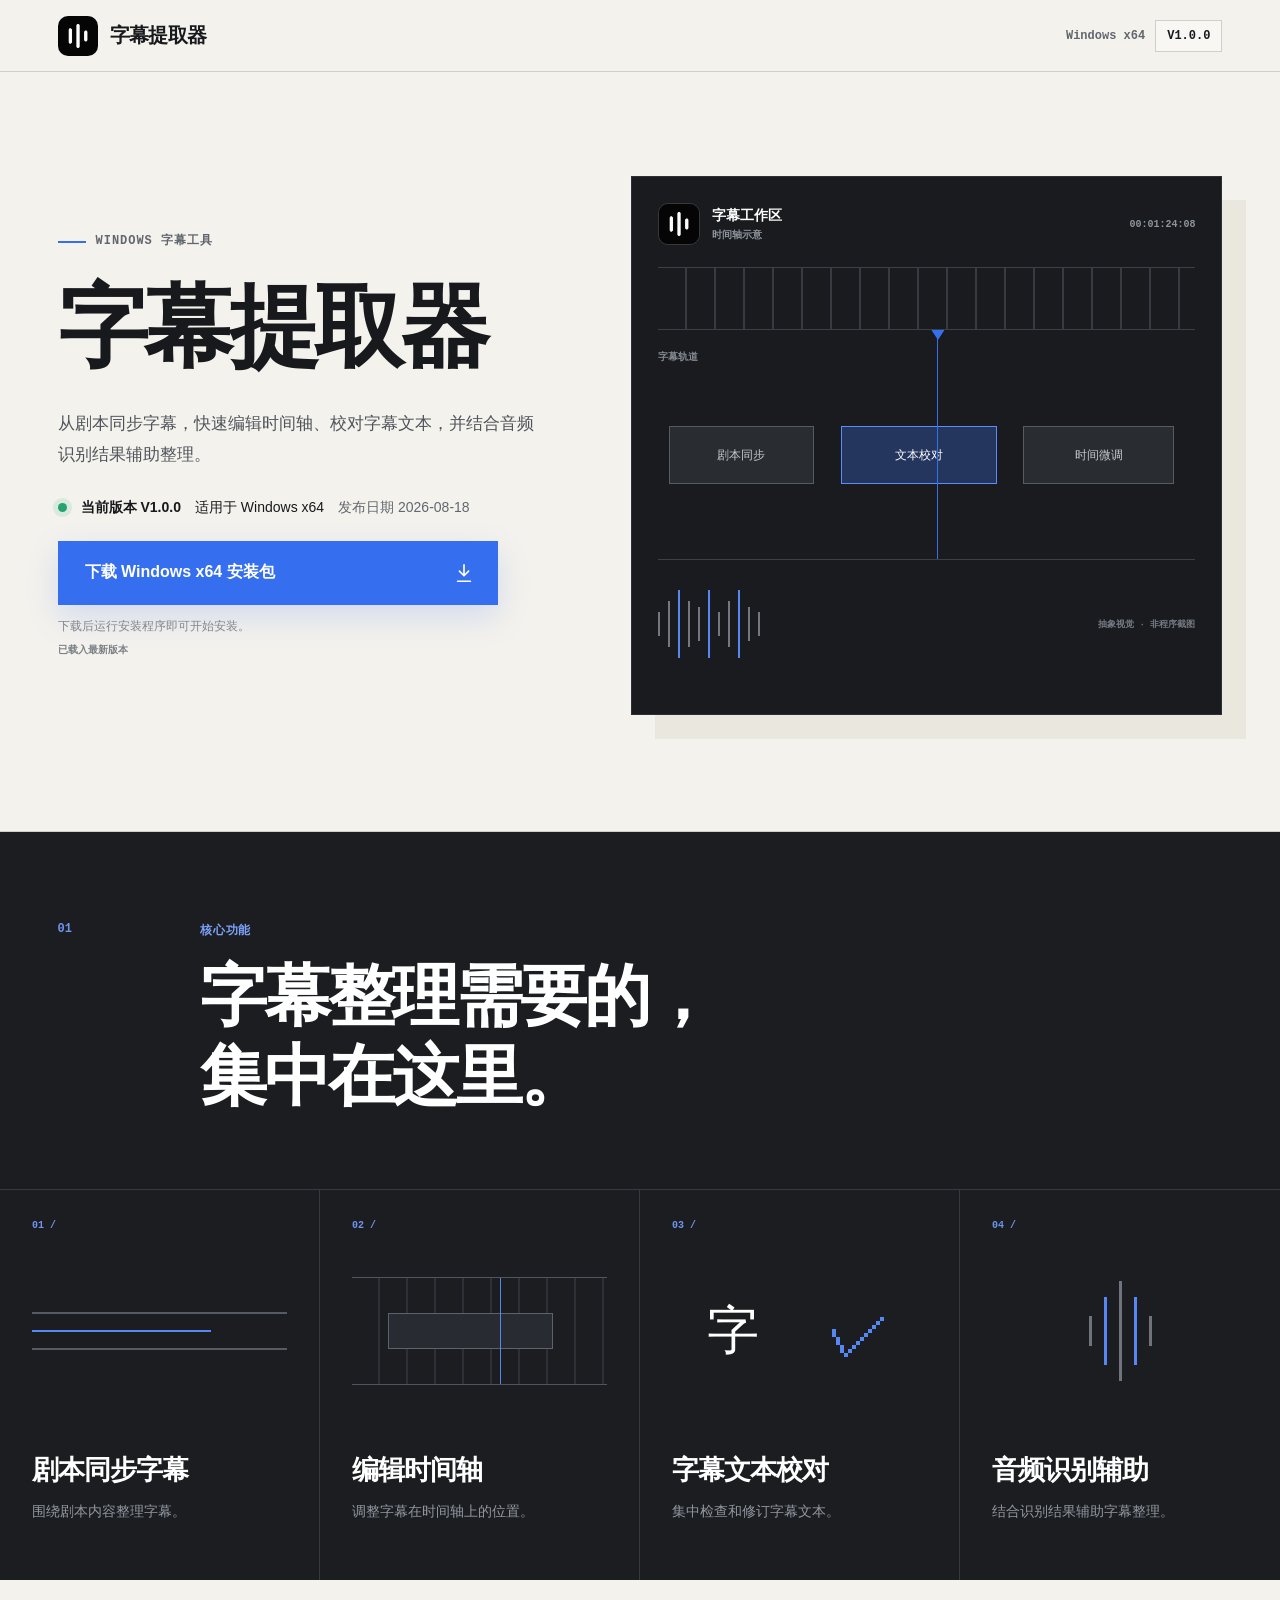
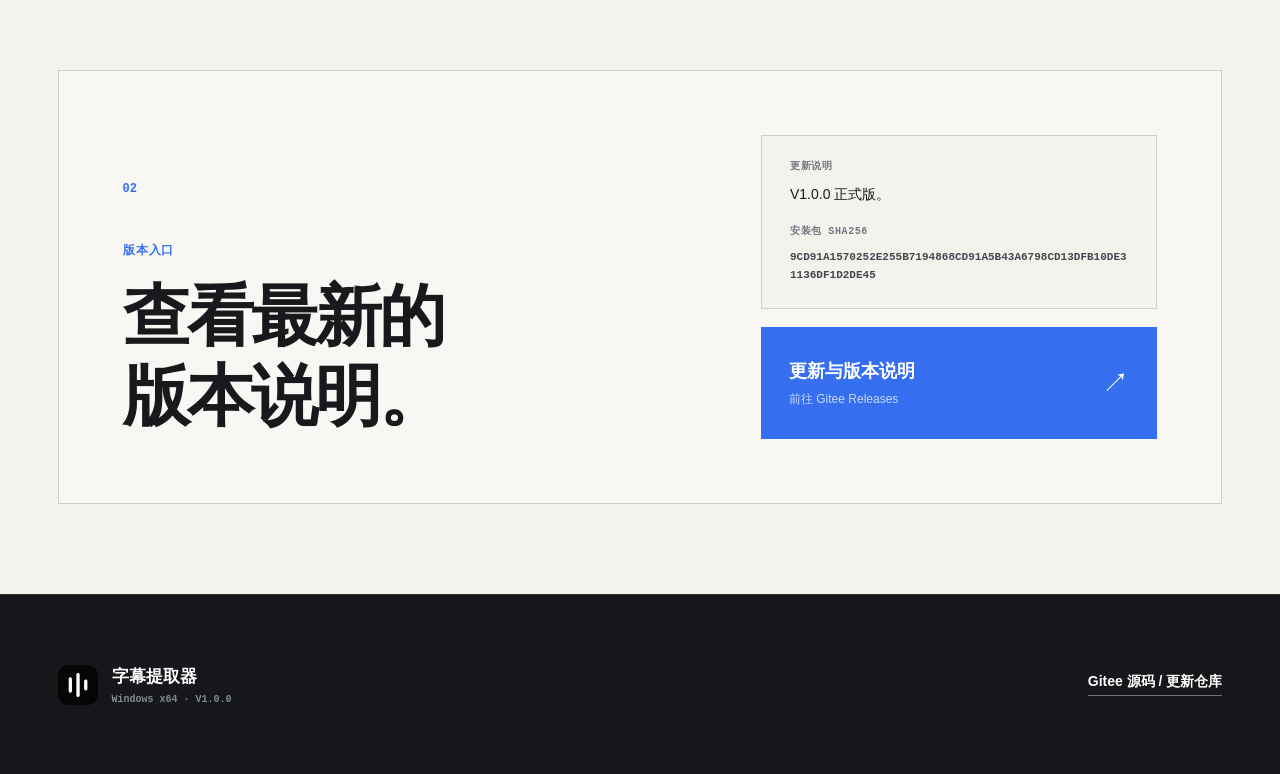
==== site/index.html @ ed48067e "feat: add download page and static site source" ====
<!doctype html>
<html lang="zh-CN">
  <head>
    <meta charset="UTF-8" />
    <meta name="viewport" content="width=device-width, initial-scale=1.0" />
    <meta name="description" content="字幕提取器 Windows x64 安装包下载" />
    <title>字幕提取器 · Windows x64 下载</title>
    <link rel="icon" href="./assets/app_icon.ico" />
    <link rel="stylesheet" href="./styles.css" />
  </head>
  <body>
    <a class="skip-link" href="#main">跳至主要内容</a>

    <header class="site-header">
      <a class="brand" href="#top" aria-label="字幕提取器首页">
        <img class="brand-logo" src="./assets/app_brand.png" alt="" />
        <span>字幕提取器</span>
      </a>
      <div class="header-meta">
        <span>Windows x64</span>
        <span class="version-chip" data-version>V1.0.0</span>
      </div>
    </header>

    <main id="main">
      <section class="hero" id="top">
        <div class="hero-copy reveal">
          <div class="eyebrow"><span></span> WINDOWS 字幕工具</div>
          <h1>字幕提取器</h1>
          <p class="hero-lead">从剧本同步字幕，快速编辑时间轴、校对字幕文本，并结合音频识别结果辅助整理。</p>
          <div class="version-line">
            <span class="status-dot" aria-hidden="true"></span>
            <strong>当前版本 <span data-version>V1.0.0</span></strong>
            <span>适用于 Windows x64</span>
            <span>发布日期 <span data-published-at>2026-08-18</span></span>
          </div>
          <a class="download-primary" data-download href="https://gitee.com/yttcast/subtitle-extractor-updates/releases/download/v1.0.0/SubtitleExtractor_V1.0.0_Setup_x64.exe">
            <span>下载 Windows x64 安装包</span>
            <svg viewBox="0 0 24 24" aria-hidden="true"><path d="M12 3v12m0 0 5-5m-5 5-5-5M5 21h14" /></svg>
          </a>
          <p class="download-note">下载后运行安装程序即可开始安装。</p>
          <p class="manifest-status" data-manifest-status aria-live="polite">当前显示内置版本信息</p>
        </div>

        <div class="hero-visual reveal" aria-label="抽象字幕时间轴示意，不是程序截图" data-timeline>
          <div class="visual-top">
            <div class="visual-brand">
              <img src="./assets/app_brand.png" alt="" />
              <div><strong>字幕工作区</strong><span>时间轴示意</span></div>
            </div>
            <span class="timecode">00:01:24:08</span>
          </div>
          <div class="ruler" aria-hidden="true"></div>
          <div class="track">
            <span class="track-label">字幕轨道</span>
            <div class="clip clip-one">剧本同步</div>
            <div class="clip clip-two">文本校对</div>
            <div class="clip clip-three">时间微调</div>
            <div class="playhead" data-playhead><i></i></div>
          </div>
          <div class="visual-bottom">
            <div class="wave" aria-hidden="true"><i></i><i></i><i></i><i></i><i></i><i></i><i></i><i></i><i></i><i></i><i></i></div>
            <span>抽象视觉 · 非程序截图</span>
          </div>
        </div>
      </section>

      <section class="features" data-section="features">
        <div class="section-intro reveal">
          <span class="section-number">01</span>
          <div>
            <p class="section-kicker">核心功能</p>
            <h2>字幕整理需要的，<br />集中在这里。</h2>
          </div>
        </div>
        <div class="feature-grid">
          <article class="feature-card reveal">
            <span class="feature-index">01 /</span>
            <div class="feature-icon script-icon" aria-hidden="true"><i></i><i></i><i></i></div>
            <h3>剧本同步字幕</h3>
            <p>围绕剧本内容整理字幕。</p>
          </article>
          <article class="feature-card reveal">
            <span class="feature-index">02 /</span>
            <div class="feature-icon timeline-icon" aria-hidden="true"><i></i><b></b></div>
            <h3>编辑时间轴</h3>
            <p>调整字幕在时间轴上的位置。</p>
          </article>
          <article class="feature-card reveal">
            <span class="feature-index">03 /</span>
            <div class="feature-icon check-icon" aria-hidden="true">字<span>✓</span></div>
            <h3>字幕文本校对</h3>
            <p>集中检查和修订字幕文本。</p>
          </article>
          <article class="feature-card reveal">
            <span class="feature-index">04 /</span>
            <div class="feature-icon audio-icon" aria-hidden="true"><i></i><i></i><i></i><i></i><i></i></div>
            <h3>音频识别辅助</h3>
            <p>结合识别结果辅助字幕整理。</p>
          </article>
        </div>
      </section>

      <section class="updates">
        <div class="update-card reveal">
          <div>
            <span class="section-number">02</span>
            <p class="section-kicker">版本入口</p>
            <h2>查看最新的<br />版本说明。</h2>
          </div>
          <div class="update-actions">
            <div class="release-summary">
              <div>
                <span>更新说明</span>
                <p data-release-notes>V1.0.0 正式版。</p>
              </div>
              <div>
                <span>安装包 SHA256</span>
                <code data-sha256>9CD91A1570252E255B7194868CD91A5B43A6798CD13DFB10DE31136DF1D2DE45</code>
              </div>
            </div>
            <a class="update-link" href="https://gitee.com/yttcast/subtitle-extractor-updates/releases" target="_blank" rel="noreferrer" aria-label="更新与版本说明">
              <span><strong>更新与版本说明</strong><small>前往 Gitee Releases</small></span>
              <span class="arrow" aria-hidden="true">↗</span>
            </a>
          </div>
        </div>
      </section>
    </main>

    <footer class="site-footer">
      <div class="footer-brand">
        <img class="brand-logo" src="./assets/app_brand.png" alt="" />
        <div><strong>字幕提取器</strong><span>Windows x64 · <span data-version>V1.0.0</span></span></div>
      </div>
      <a href="https://gitee.com/yttcast/subtitle-extractor-updates/releases" target="_blank" rel="noreferrer">Gitee 源码 / 更新仓库</a>
    </footer>

    <script src="./script.js"></script>
  </body>
</html>
---- site/styles.css ----
:root {
  --paper: #f4f2ed;
  --paper-2: #eae7df;
  --ink: #17191c;
  --muted: #62676f;
  --line: #d0cec8;
  --blue: #356ff0;
  --blue-dark: #2459cd;
  --white: #fff;
}

* { box-sizing: border-box; }
html { scroll-behavior: smooth; }
body {
  margin: 0;
  color: var(--ink);
  background: var(--paper);
  font-family: "Microsoft YaHei UI", "Microsoft YaHei", "PingFang SC", "Noto Sans CJK SC", Arial, sans-serif;
  -webkit-font-smoothing: antialiased;
  text-rendering: optimizeLegibility;
}
a { color: inherit; text-decoration: none; }
img { display: block; max-width: 100%; }
::selection { color: #fff; background: var(--blue); }

.skip-link { position: fixed; z-index: 100; top: -80px; left: 16px; padding: 12px 16px; color: #fff; background: var(--ink); }
.skip-link:focus { top: 12px; }

.site-header {
  min-height: 72px;
  display: flex;
  align-items: center;
  justify-content: space-between;
  padding: 0 clamp(20px, 4.5vw, 72px);
  border-bottom: 1px solid var(--line);
}
.brand { display: inline-flex; align-items: center; gap: 12px; font-size: 20px; font-weight: 760; letter-spacing: -.03em; }
.brand-logo { width: 40px; height: 40px; border-radius: 10px; object-fit: cover; }
.header-meta { display: flex; align-items: center; gap: 10px; color: var(--muted); font: 700 12px/1 "Cascadia Mono", Consolas, monospace; }
.version-chip { padding: 9px 11px; color: var(--ink); border: 1px solid var(--line); background: rgba(255,255,255,.35); }

.hero {
  min-height: 760px;
  display: grid;
  grid-template-columns: minmax(0, .9fr) minmax(520px, 1.1fr);
  gap: clamp(44px, 7vw, 112px);
  align-items: center;
  padding: 72px clamp(20px, 4.5vw, 72px) 84px;
  border-bottom: 1px solid var(--line);
  overflow: hidden;
}
.hero-copy { max-width: 680px; }
.eyebrow { display: flex; align-items: center; gap: 10px; color: var(--muted); font: 750 12px/1.4 "Cascadia Mono", Consolas, monospace; letter-spacing: .08em; }
.eyebrow span { width: 28px; height: 2px; background: var(--blue); }
h1 {
  margin: 26px 0 24px;
  font-size: clamp(70px, 7vw, 112px);
  line-height: 1.16;
  letter-spacing: -.05em;
  font-weight: 820;
  padding-bottom: .05em;
}
.hero-lead { max-width: 610px; margin: 0; color: #4f545b; font-size: clamp(17px, 1.35vw, 21px); line-height: 1.75; }
.version-line { display: flex; flex-wrap: wrap; align-items: center; gap: 10px 14px; margin: 30px 0 24px; font-size: 14px; }
.version-line > span:last-child { color: var(--muted); }
.status-dot { width: 9px; height: 9px; border-radius: 50%; background: #25a36f; box-shadow: 0 0 0 5px rgba(37,163,111,.12); }
.download-primary {
  width: min(100%, 440px);
  min-height: 64px;
  display: flex;
  align-items: center;
  justify-content: space-between;
  gap: 22px;
  padding: 0 22px 0 26px;
  color: #fff;
  background: var(--blue);
  border: 1px solid var(--blue);
  box-shadow: 0 12px 32px rgba(53,111,240,.18);
  font-size: 16px;
  font-weight: 760;
  transition: transform .2s ease, background .2s ease, box-shadow .2s ease;
}
.download-primary svg { width: 22px; fill: none; stroke: currentColor; stroke-width: 1.8; stroke-linecap: round; stroke-linejoin: round; }
.download-primary:hover { transform: translateY(-2px); background: var(--blue-dark); box-shadow: 0 18px 38px rgba(53,111,240,.24); }
.download-primary:focus-visible, .update-link:focus-visible, .site-footer a:focus-visible { outline: 3px solid rgba(53,111,240,.35); outline-offset: 4px; }
.download-note { margin: 13px 0 0; color: #82868c; font-size: 12px; }
.manifest-status { margin: 8px 0 0; color: #7b8087; font: 650 10px/1.5 "Cascadia Mono", Consolas, monospace; }

.hero-visual { min-height: 510px; position: relative; padding: 26px; border: 1px solid #2e3034; color: #fff; background: #191b1f; box-shadow: 24px 24px 0 var(--paper-2); }
.hero-visual::after { content: ""; position: absolute; z-index: 0; inset: 0; pointer-events: none; opacity: .18; background: linear-gradient(90deg, transparent 49.8%, #929292 50%, transparent 50.2%); background-size: 25% 100%; }
.visual-top, .ruler, .track, .visual-bottom { position: relative; z-index: 1; }
.visual-top { display: flex; align-items: center; justify-content: space-between; gap: 18px; padding-bottom: 22px; border-bottom: 1px solid #3c3f45; }
.visual-brand { display: flex; align-items: center; gap: 12px; }
.visual-brand img { width: 42px; height: 42px; border-radius: 10px; object-fit: cover; border: 1px solid #36383c; }
.visual-brand div { display: flex; flex-direction: column; gap: 4px; }
.visual-brand strong { font-size: 14px; }
.visual-brand span, .timecode { color: #8f949d; font: 650 10px/1.3 "Cascadia Mono", Consolas, monospace; }
.ruler { height: 62px; border-bottom: 1px solid #3c3f45; background: repeating-linear-gradient(90deg, transparent 0 27px, #555960 28px, transparent 29px); }
.track { min-height: 230px; position: relative; border-bottom: 1px solid #3c3f45; }
.track-label { position: absolute; top: 20px; left: 0; color: #858a93; font: 650 10px "Cascadia Mono", Consolas, monospace; }
.clip { position: absolute; top: 96px; height: 58px; display: flex; align-items: center; justify-content: center; padding: 0 12px; color: #c7c9cd; border: 1px solid #575b62; background: #292c31; font-size: 12px; }
.clip-one { left: 2%; width: 27%; }
.clip-two { left: 34%; width: 29%; color: #fff; border-color: #5b8cff; background: #24365e; }
.clip-three { left: 68%; width: 28%; }
.playhead { position: absolute; z-index: 2; top: 0; bottom: 0; left: 52%; width: 1px; background: var(--blue); transition: left .16s ease-out; }
.playhead i { position: absolute; top: 0; left: -6px; width: 13px; height: 10px; background: var(--blue); clip-path: polygon(0 0,100% 0,50% 100%); }
.visual-bottom { min-height: 128px; display: flex; align-items: center; justify-content: space-between; gap: 18px; }
.visual-bottom > span { color: #747982; font: 650 9px "Cascadia Mono", Consolas, monospace; }
.wave { height: 80px; display: flex; align-items: center; gap: 8px; }
.wave i { width: 2px; height: 24px; background: #727780; }
.wave i:nth-child(2n) { height: 46px; }
.wave i:nth-child(3n) { height: 68px; background: #5687f4; }
.wave i:nth-child(5n) { height: 34px; }

.features { color: #fff; background: #1b1d21; }
.section-intro { display: grid; grid-template-columns: 120px 1fr; gap: 22px; padding: 90px clamp(20px, 4.5vw, 72px) 70px; border-bottom: 1px solid #36393f; }
.section-number { color: #6f94ee; font: 750 12px "Cascadia Mono", Consolas, monospace; }
.section-kicker { margin: 0 0 18px; color: #7da2fa; font: 750 12px "Cascadia Mono", Consolas, monospace; letter-spacing: .08em; }
h2 { margin: 0; font-size: clamp(46px, 5.2vw, 78px); line-height: 1.2; letter-spacing: -.045em; font-weight: 800; padding-bottom: .04em; }
.feature-grid { display: grid; grid-template-columns: repeat(4, 1fr); }
.feature-card { min-height: 390px; display: flex; flex-direction: column; padding: 30px clamp(20px, 2.5vw, 38px); border-right: 1px solid #36393f; transition: background .22s ease; }
.feature-card:last-child { border-right: 0; }
.feature-card:hover { background: #20242a; }
.feature-index { color: #6f94ee; font: 700 10px "Cascadia Mono", Consolas, monospace; }
.feature-icon { height: 108px; margin: 46px 0 40px; color: #fff; }
.script-icon { display: flex; flex-direction: column; justify-content: center; gap: 16px; }
.script-icon i { width: 100%; height: 2px; background: #555a63; }
.script-icon i:nth-child(2) { width: 70%; background: #5687f4; }
.timeline-icon { position: relative; border-top: 1px solid #51555d; border-bottom: 1px solid #51555d; background: repeating-linear-gradient(90deg, transparent 0 26px, #3f434a 27px, transparent 28px); }
.timeline-icon i { position: absolute; top: 35px; left: 14%; width: 65%; height: 36px; border: 1px solid #5d626b; background: #282c32; }
.timeline-icon b { position: absolute; top: 0; bottom: 0; left: 58%; width: 1px; background: #5687f4; }
.check-icon { display: flex; align-items: center; justify-content: space-around; font-size: 52px; }
.check-icon span { color: #5687f4; font-size: 64px; }
.audio-icon { display: flex; align-items: center; justify-content: center; gap: 12px; }
.audio-icon i { width: 3px; height: 30px; background: #6e737c; }
.audio-icon i:nth-child(2), .audio-icon i:nth-child(4) { height: 68px; background: #5687f4; }
.audio-icon i:nth-child(3) { height: 100px; }
.feature-card h3 { margin: auto 0 12px; font-size: clamp(24px, 2.1vw, 32px); line-height: 1.3; letter-spacing: -.04em; }
.feature-card p { min-height: 50px; margin: 0; color: #9297a0; font-size: 14px; line-height: 1.7; }

.updates { padding: 90px clamp(20px, 4.5vw, 72px); background: var(--paper); }
.update-card { display: grid; grid-template-columns: minmax(0, 1fr) minmax(380px, .7fr); gap: 72px; align-items: end; padding: 64px; border: 1px solid var(--line); background: #f8f7f3; }
.update-card .section-number { display: block; margin-bottom: 46px; color: var(--blue); }
.update-card .section-kicker { color: var(--blue); }
.update-actions { display: flex; flex-direction: column; gap: 18px; }
.release-summary { display: grid; gap: 18px; padding: 24px 28px; border: 1px solid var(--line); background: var(--paper); }
.release-summary > div { min-width: 0; }
.release-summary span { display: block; margin-bottom: 9px; color: #72777f; font: 700 10px/1.4 "Cascadia Mono", Consolas, monospace; letter-spacing: .06em; }
.release-summary p { margin: 0; font-size: 14px; line-height: 1.7; }
.release-summary code { display: block; overflow-wrap: anywhere; color: #42474e; font: 650 11px/1.65 "Cascadia Mono", Consolas, monospace; }
.update-link { min-height: 112px; display: flex; align-items: center; justify-content: space-between; gap: 24px; padding: 24px 28px; color: #fff; background: var(--blue); transition: transform .2s ease, background .2s ease; }
.update-link:hover { transform: translateY(-2px); background: var(--blue-dark); }
.update-link > span:first-child { display: flex; flex-direction: column; gap: 8px; }
.update-link strong { font-size: 18px; }
.update-link small { color: rgba(255,255,255,.72); font-size: 12px; }
.arrow { font-size: 27px; }

.site-footer { min-height: 180px; display: flex; align-items: center; justify-content: space-between; gap: 30px; padding: 42px clamp(20px, 4.5vw, 72px); color: #fff; background: #15171a; border-top: 1px solid #2c2f34; }
.footer-brand { display: flex; align-items: center; gap: 14px; }
.footer-brand div { display: flex; flex-direction: column; gap: 6px; }
.footer-brand strong { font-size: 17px; }
.footer-brand span { color: #858a92; font: 650 10px "Cascadia Mono", Consolas, monospace; }
.site-footer a { padding-bottom: 4px; border-bottom: 1px solid #6e737b; font-size: 14px; font-weight: 700; transition: color .2s ease, border-color .2s ease; }
.site-footer a:hover { color: #8cadfa; border-color: #8cadfa; }

.reveal { opacity: 0; transform: translateY(18px); transition: opacity .65s ease, transform .65s cubic-bezier(.16,1,.3,1); }
.reveal.visible { opacity: 1; transform: none; }

@media (max-width: 980px) {
  .hero { grid-template-columns: 1fr; gap: 58px; padding-top: 62px; }
  .hero-copy { max-width: 720px; }
  .hero-visual { width: 100%; max-width: 760px; justify-self: center; }
  .feature-grid { grid-template-columns: repeat(2, 1fr); }
  .feature-card { border-bottom: 1px solid #36393f; }
  .feature-card:nth-child(2n) { border-right: 0; }
  .feature-card:nth-last-child(-n+2) { border-bottom: 0; }
  .update-card { grid-template-columns: 1fr; gap: 50px; }
}

@media (max-width: 620px) {
  .site-header { min-height: 64px; padding: 0 14px; }
  .brand { gap: 9px; font-size: 17px; }
  .brand-logo { width: 34px; height: 34px; border-radius: 8px; }
  .header-meta > span:first-child { display: none; }
  .version-chip { padding: 8px 9px; font-size: 10px; }
  .hero { min-height: auto; gap: 44px; padding: 50px 14px 58px; }
  .eyebrow { font-size: 10px; }
  h1 { margin: 22px 0 18px; font-size: clamp(54px, 16.5vw, 68px); line-height: 1.2; letter-spacing: -.04em; }
  .hero-lead { font-size: 16px; line-height: 1.72; }
  .version-line { margin: 24px 0 20px; font-size: 13px; }
  .download-primary { min-height: 60px; width: 100%; padding: 0 18px; font-size: 14px; }
  .hero-visual { min-height: 410px; padding: 16px; box-shadow: 8px 8px 0 var(--paper-2); }
  .visual-top { padding-bottom: 16px; }
  .visual-brand img { width: 34px; height: 34px; border-radius: 8px; }
  .timecode { font-size: 8px; }
  .ruler { height: 50px; }
  .track { min-height: 190px; }
  .clip { top: 78px; height: 48px; padding: 0 5px; font-size: 9px; }
  .visual-bottom { min-height: 108px; }
  .visual-bottom > span { display: none; }
  .wave { margin: 0 auto; }
  .section-intro { grid-template-columns: 1fr; gap: 32px; padding: 68px 14px 52px; }
  h2 { font-size: clamp(42px, 13vw, 54px); line-height: 1.22; }
  .feature-grid { grid-template-columns: 1fr; }
  .feature-card { min-height: 340px; padding: 26px 14px; border-right: 0; border-bottom: 1px solid #36393f !important; }
  .feature-card:last-child { border-bottom: 0 !important; }
  .feature-icon { margin: 36px 0 30px; height: 88px; }
  .feature-card h3 { font-size: 27px; line-height: 1.35; }
  .feature-card p { min-height: 0; }
  .updates { padding: 54px 14px; }
  .update-card { gap: 42px; padding: 34px 20px 20px; }
  .update-card .section-number { margin-bottom: 34px; }
  .update-link { min-height: 94px; padding: 20px; }
  .site-footer { min-height: 210px; align-items: flex-start; flex-direction: column; justify-content: center; padding: 38px 14px; }
}

@media (prefers-reduced-motion: reduce) {
  html { scroll-behavior: auto; }
  *, *::before, *::after { animation-duration: .01ms !important; transition-duration: .01ms !important; }
  .reveal { opacity: 1; transform: none; }
}
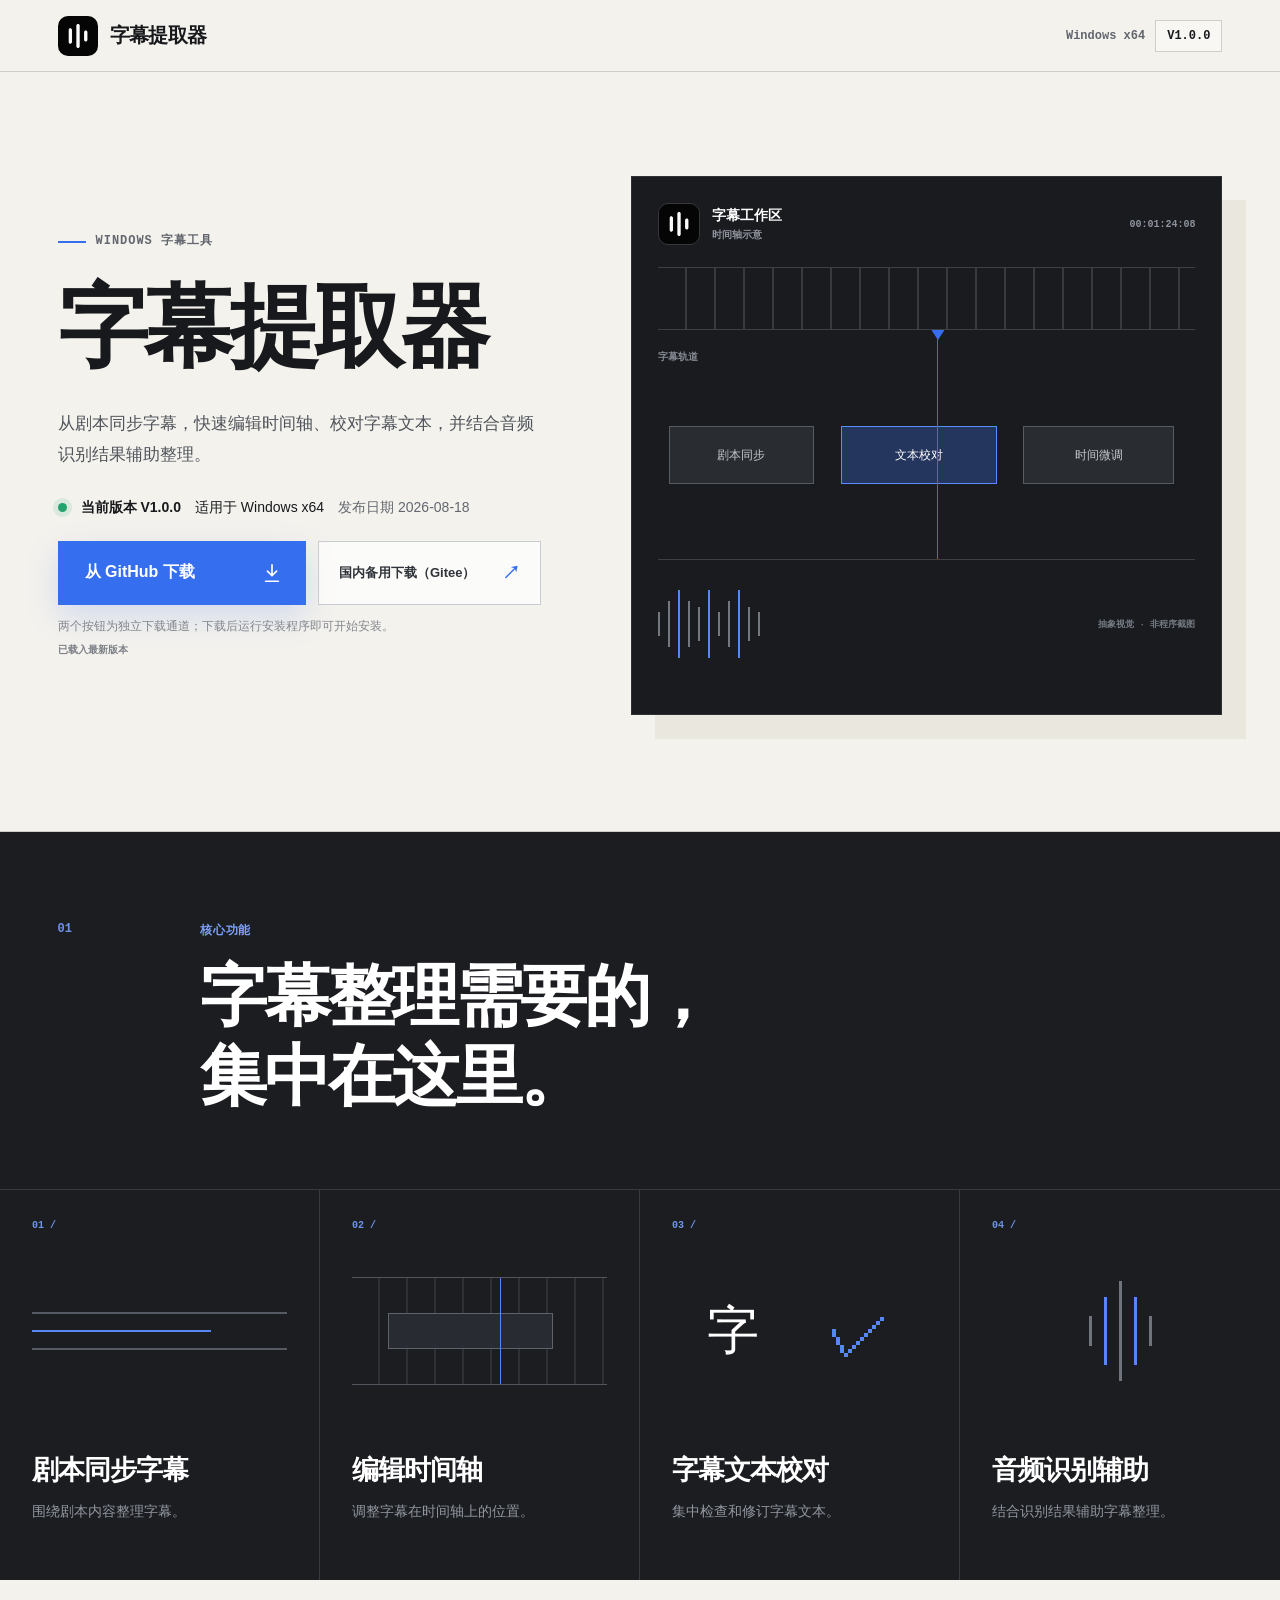
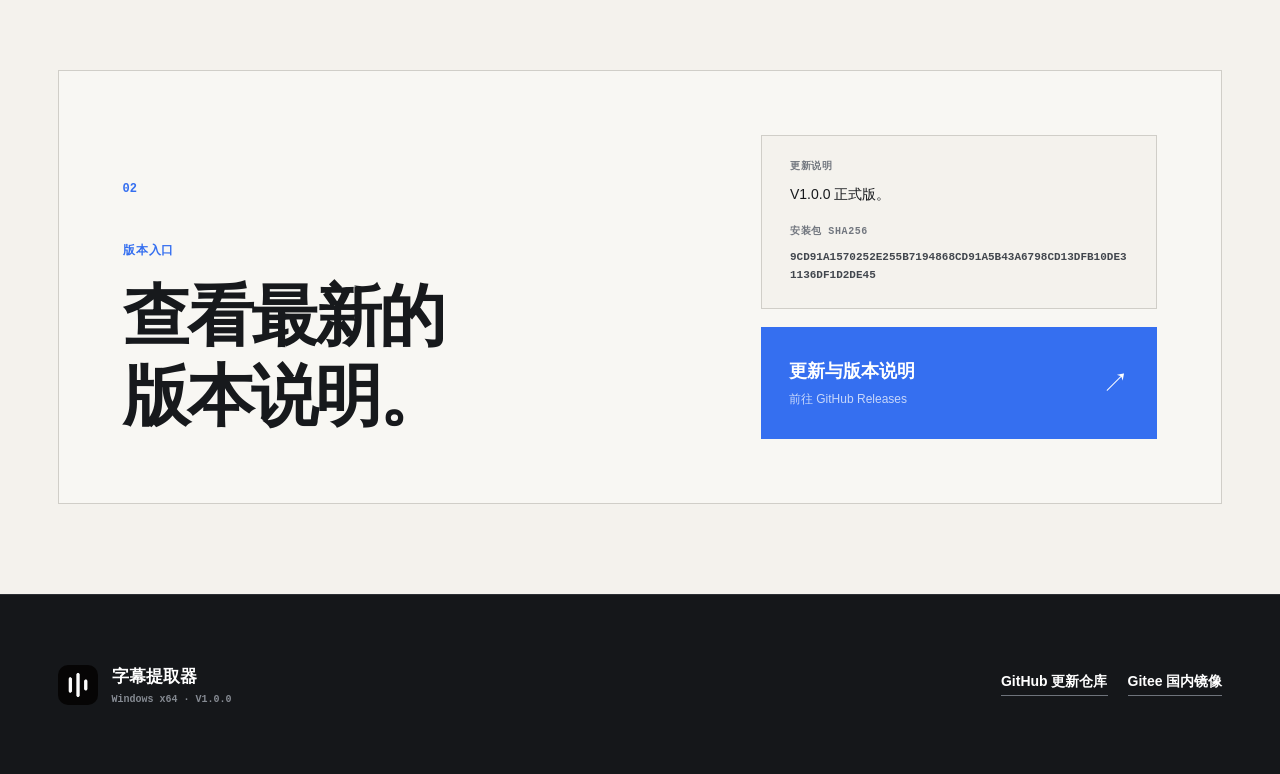
==== commit a6a154d5: "feat: add GitHub Pages download site" ====
--- a/site/index.html
+++ b/site/index.html
@@ -34,11 +34,17 @@
             <span>适用于 Windows x64</span>
             <span>发布日期 <span data-published-at>2026-08-18</span></span>
           </div>
-          <a class="download-primary" data-download href="https://gitee.com/yttcast/subtitle-extractor-updates/releases/download/v1.0.0/SubtitleExtractor_V1.0.0_Setup_x64.exe">
-            <span>下载 Windows x64 安装包</span>
-            <svg viewBox="0 0 24 24" aria-hidden="true"><path d="M12 3v12m0 0 5-5m-5 5-5-5M5 21h14" /></svg>
-          </a>
-          <p class="download-note">下载后运行安装程序即可开始安装。</p>
+          <div class="download-actions" aria-label="Windows x64 安装包下载通道">
+            <a class="download-primary" data-github-download-link href="https://github.com/ysorgd/subtitle-extractor-updates/releases/download/v1.0.0/SubtitleExtractor_V1.0.0_Setup_x64.exe">
+              <span>从 GitHub 下载</span>
+              <svg viewBox="0 0 24 24" aria-hidden="true"><path d="M12 3v12m0 0 5-5m-5 5-5-5M5 21h14" /></svg>
+            </a>
+            <a class="download-secondary" data-gitee-download-link href="https://gitee.com/yttcast/subtitle-extractor-updates/releases/download/v1.0.0/SubtitleExtractor_V1.0.0_Setup_x64.exe">
+              <span>国内备用下载（Gitee）</span>
+              <span class="arrow" aria-hidden="true">↗</span>
+            </a>
+          </div>
+          <p class="download-note">两个按钮为独立下载通道；下载后运行安装程序即可开始安装。</p>
           <p class="manifest-status" data-manifest-status aria-live="polite">当前显示内置版本信息</p>
         </div>
 
@@ -119,8 +125,8 @@
                 <code data-sha256>9CD91A1570252E255B7194868CD91A5B43A6798CD13DFB10DE31136DF1D2DE45</code>
               </div>
             </div>
-            <a class="update-link" href="https://gitee.com/yttcast/subtitle-extractor-updates/releases" target="_blank" rel="noreferrer" aria-label="更新与版本说明">
-              <span><strong>更新与版本说明</strong><small>前往 Gitee Releases</small></span>
+            <a class="update-link" href="https://github.com/ysorgd/subtitle-extractor-updates/releases" target="_blank" rel="noreferrer" aria-label="更新与版本说明">
+              <span><strong>更新与版本说明</strong><small>前往 GitHub Releases</small></span>
               <span class="arrow" aria-hidden="true">↗</span>
             </a>
           </div>
@@ -133,7 +139,10 @@
         <img class="brand-logo" src="./assets/app_brand.png" alt="" />
         <div><strong>字幕提取器</strong><span>Windows x64 · <span data-version>V1.0.0</span></span></div>
       </div>
-      <a href="https://gitee.com/yttcast/subtitle-extractor-updates/releases" target="_blank" rel="noreferrer">Gitee 源码 / 更新仓库</a>
+      <div class="footer-links">
+        <a href="https://github.com/ysorgd/subtitle-extractor-updates" target="_blank" rel="noreferrer">GitHub 更新仓库</a>
+        <a href="https://gitee.com/yttcast/subtitle-extractor-updates" target="_blank" rel="noreferrer">Gitee 国内镜像</a>
+      </div>
     </footer>
 
     <script src="./script.js"></script>
--- a/site/styles.css
+++ b/site/styles.css
@@ -82,7 +82,11 @@
 }
 .download-primary svg { width: 22px; fill: none; stroke: currentColor; stroke-width: 1.8; stroke-linecap: round; stroke-linejoin: round; }
 .download-primary:hover { transform: translateY(-2px); background: var(--blue-dark); box-shadow: 0 18px 38px rgba(53,111,240,.24); }
-.download-primary:focus-visible, .update-link:focus-visible, .site-footer a:focus-visible { outline: 3px solid rgba(53,111,240,.35); outline-offset: 4px; }
+.download-primary:focus-visible, .download-secondary:focus-visible, .update-link:focus-visible, .site-footer a:focus-visible { outline: 3px solid rgba(53,111,240,.35); outline-offset: 4px; }
+.download-actions { display: grid; grid-template-columns: minmax(0, 1fr) minmax(0, .9fr); gap: 12px; }
+.download-secondary { min-height: 64px; display: flex; align-items: center; justify-content: space-between; gap: 16px; padding: 0 20px; border: 1px solid #c8ccd2; color: #30343a; background: rgba(255,255,255,.68); font-size: 13px; font-weight: 760; transition: transform .2s ease, border-color .2s ease, background .2s ease; }
+.download-secondary:hover { transform: translateY(-2px); border-color: #8d949d; background: #fff; }
+.download-secondary .arrow { color: var(--blue); font-size: 18px; }
 .download-note { margin: 13px 0 0; color: #82868c; font-size: 12px; }
 .manifest-status { margin: 8px 0 0; color: #7b8087; font: 650 10px/1.5 "Cascadia Mono", Consolas, monospace; }
 
@@ -156,6 +160,7 @@
 .arrow { font-size: 27px; }
 
 .site-footer { min-height: 180px; display: flex; align-items: center; justify-content: space-between; gap: 30px; padding: 42px clamp(20px, 4.5vw, 72px); color: #fff; background: #15171a; border-top: 1px solid #2c2f34; }
+.footer-links { display: flex; flex-wrap: wrap; justify-content: flex-end; gap: 10px 20px; }
 .footer-brand { display: flex; align-items: center; gap: 14px; }
 .footer-brand div { display: flex; flex-direction: column; gap: 6px; }
 .footer-brand strong { font-size: 17px; }
@@ -188,7 +193,9 @@
   h1 { margin: 22px 0 18px; font-size: clamp(54px, 16.5vw, 68px); line-height: 1.2; letter-spacing: -.04em; }
   .hero-lead { font-size: 16px; line-height: 1.72; }
   .version-line { margin: 24px 0 20px; font-size: 13px; }
+  .download-actions { grid-template-columns: 1fr; }
   .download-primary { min-height: 60px; width: 100%; padding: 0 18px; font-size: 14px; }
+  .download-secondary { min-height: 56px; }
   .hero-visual { min-height: 410px; padding: 16px; box-shadow: 8px 8px 0 var(--paper-2); }
   .visual-top { padding-bottom: 16px; }
   .visual-brand img { width: 34px; height: 34px; border-radius: 8px; }
